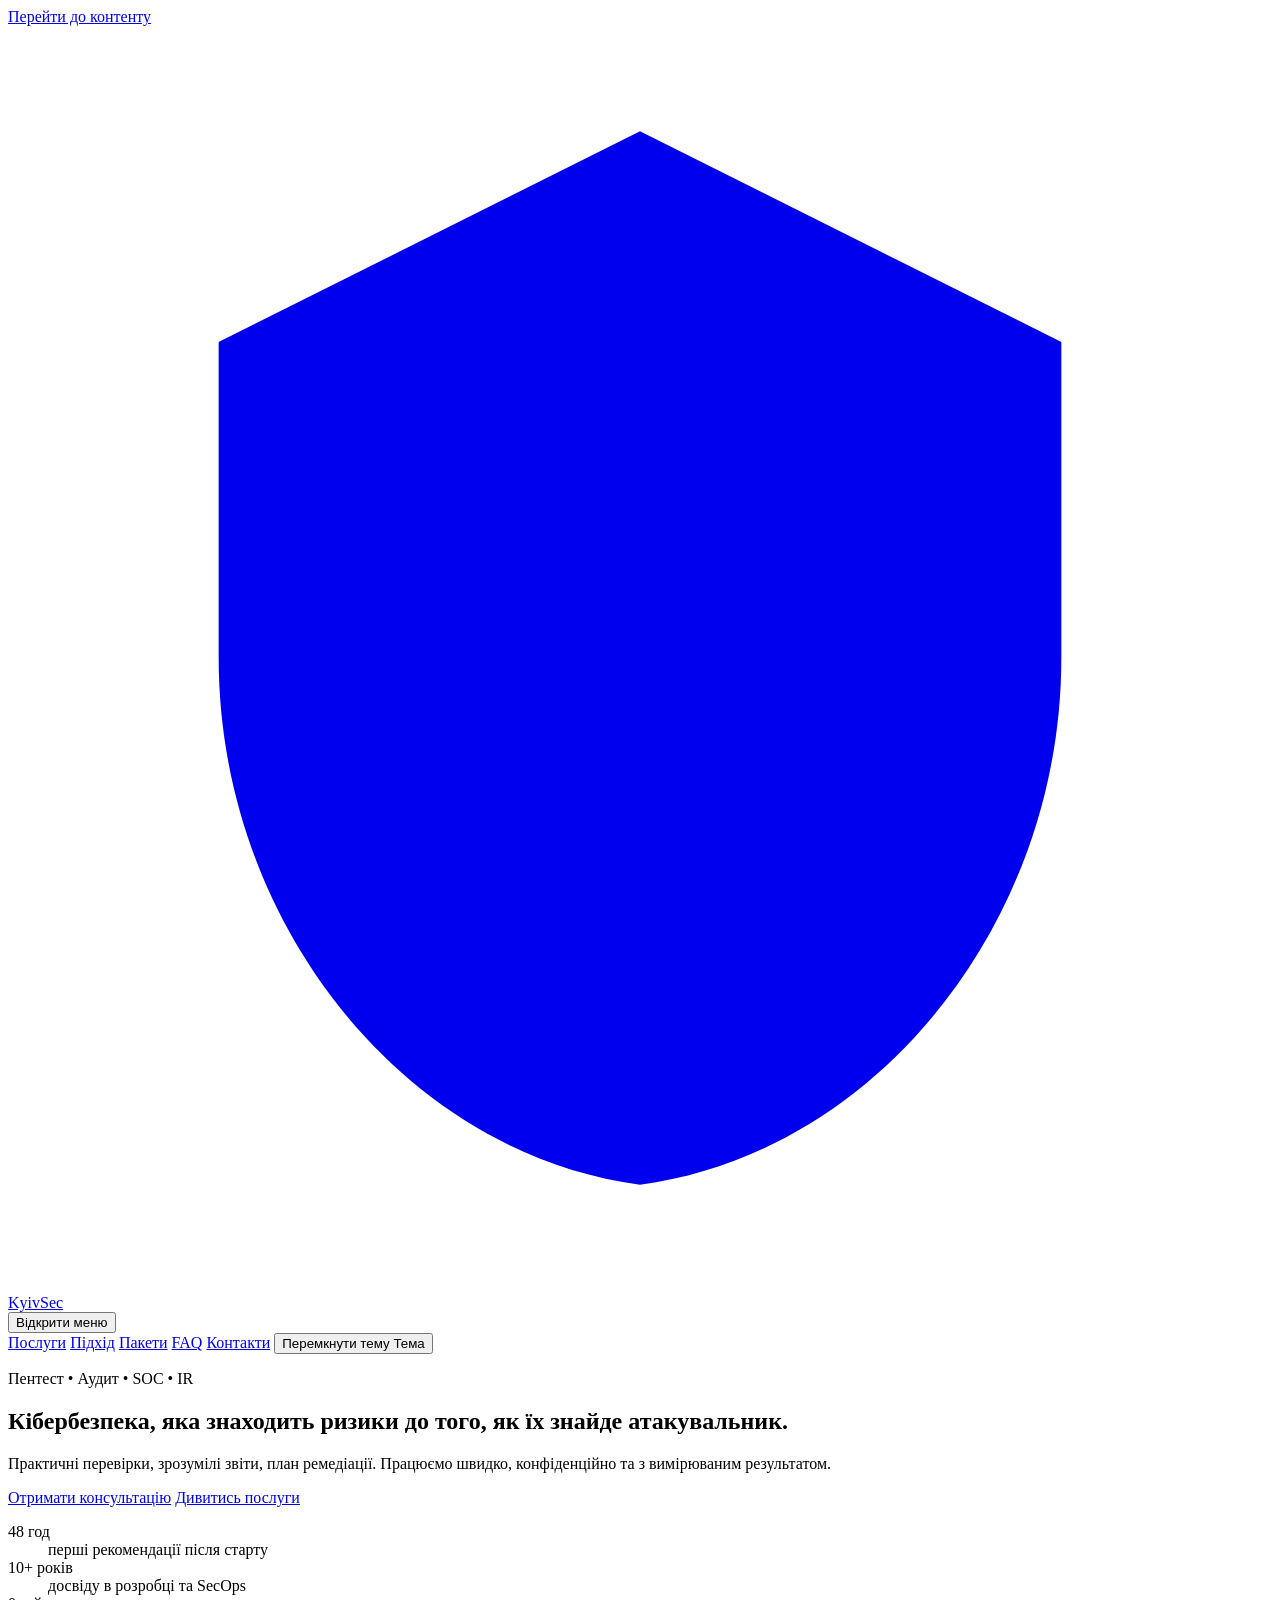
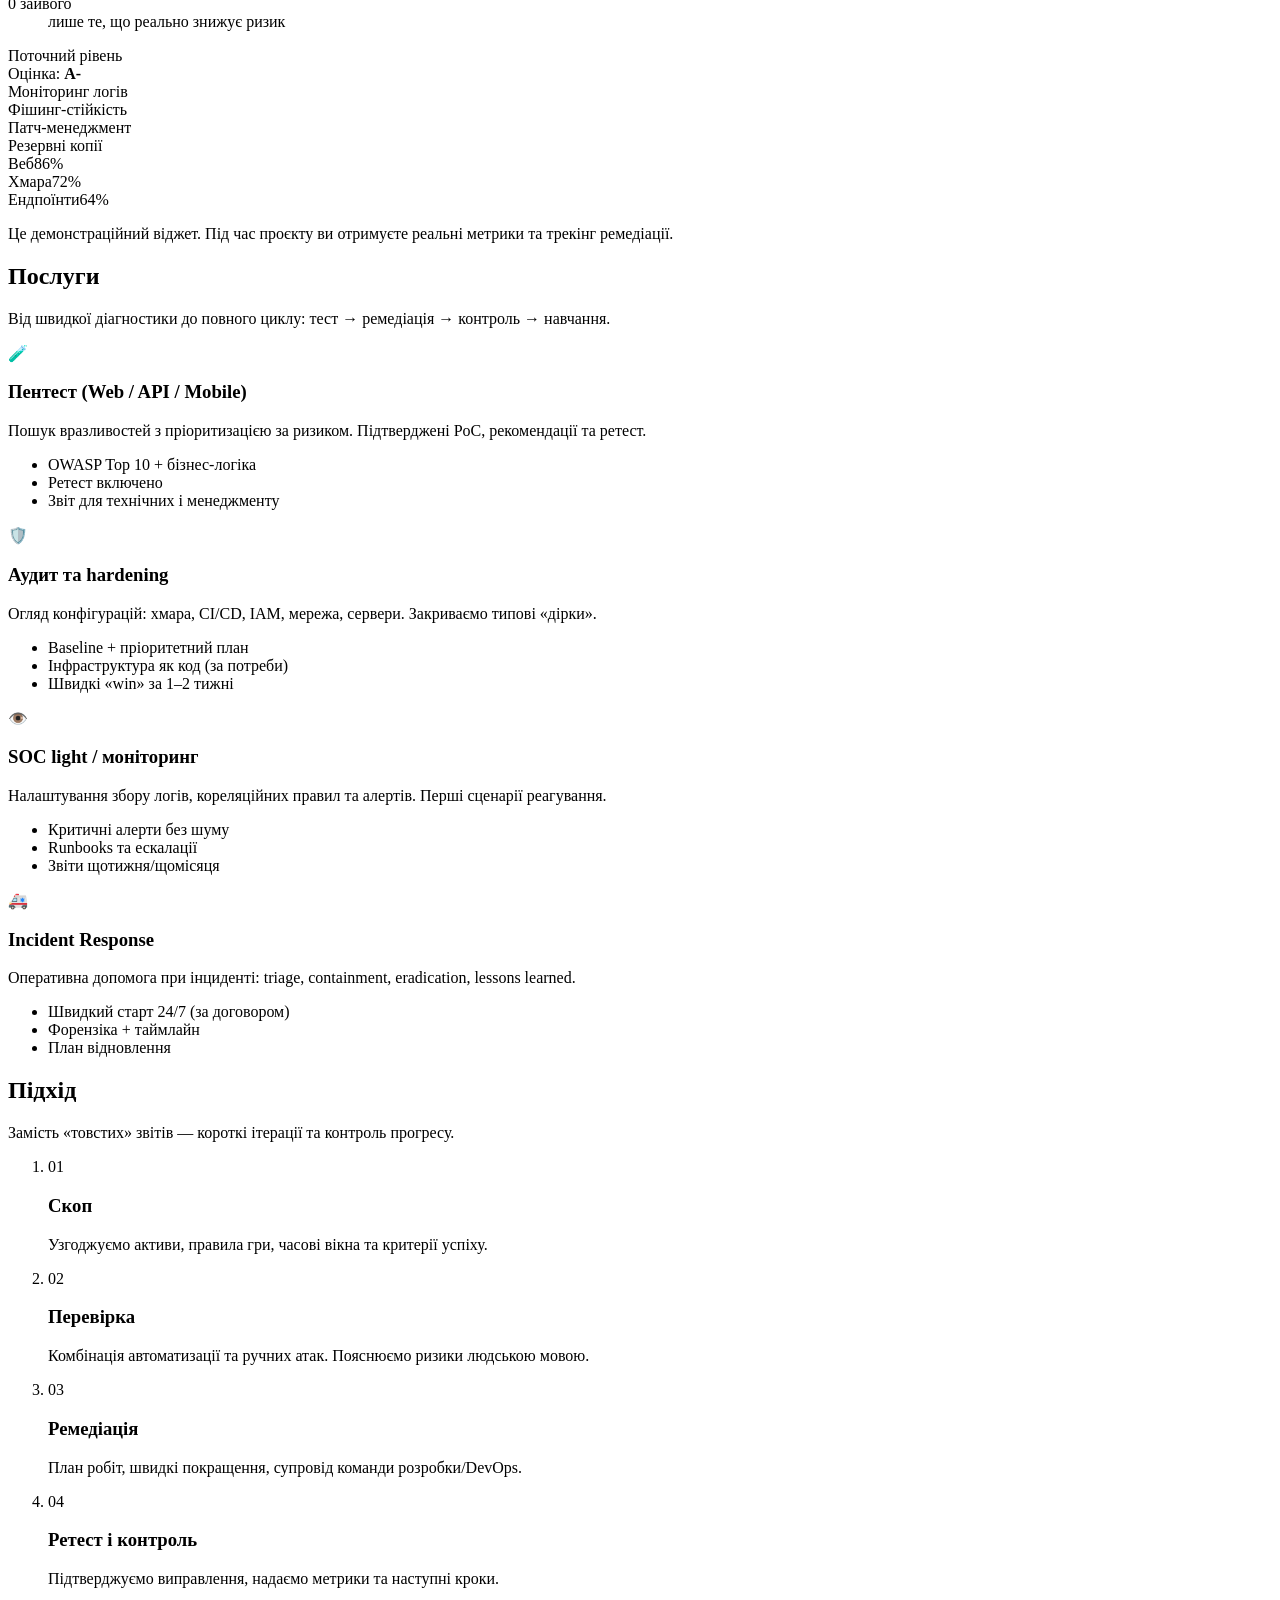
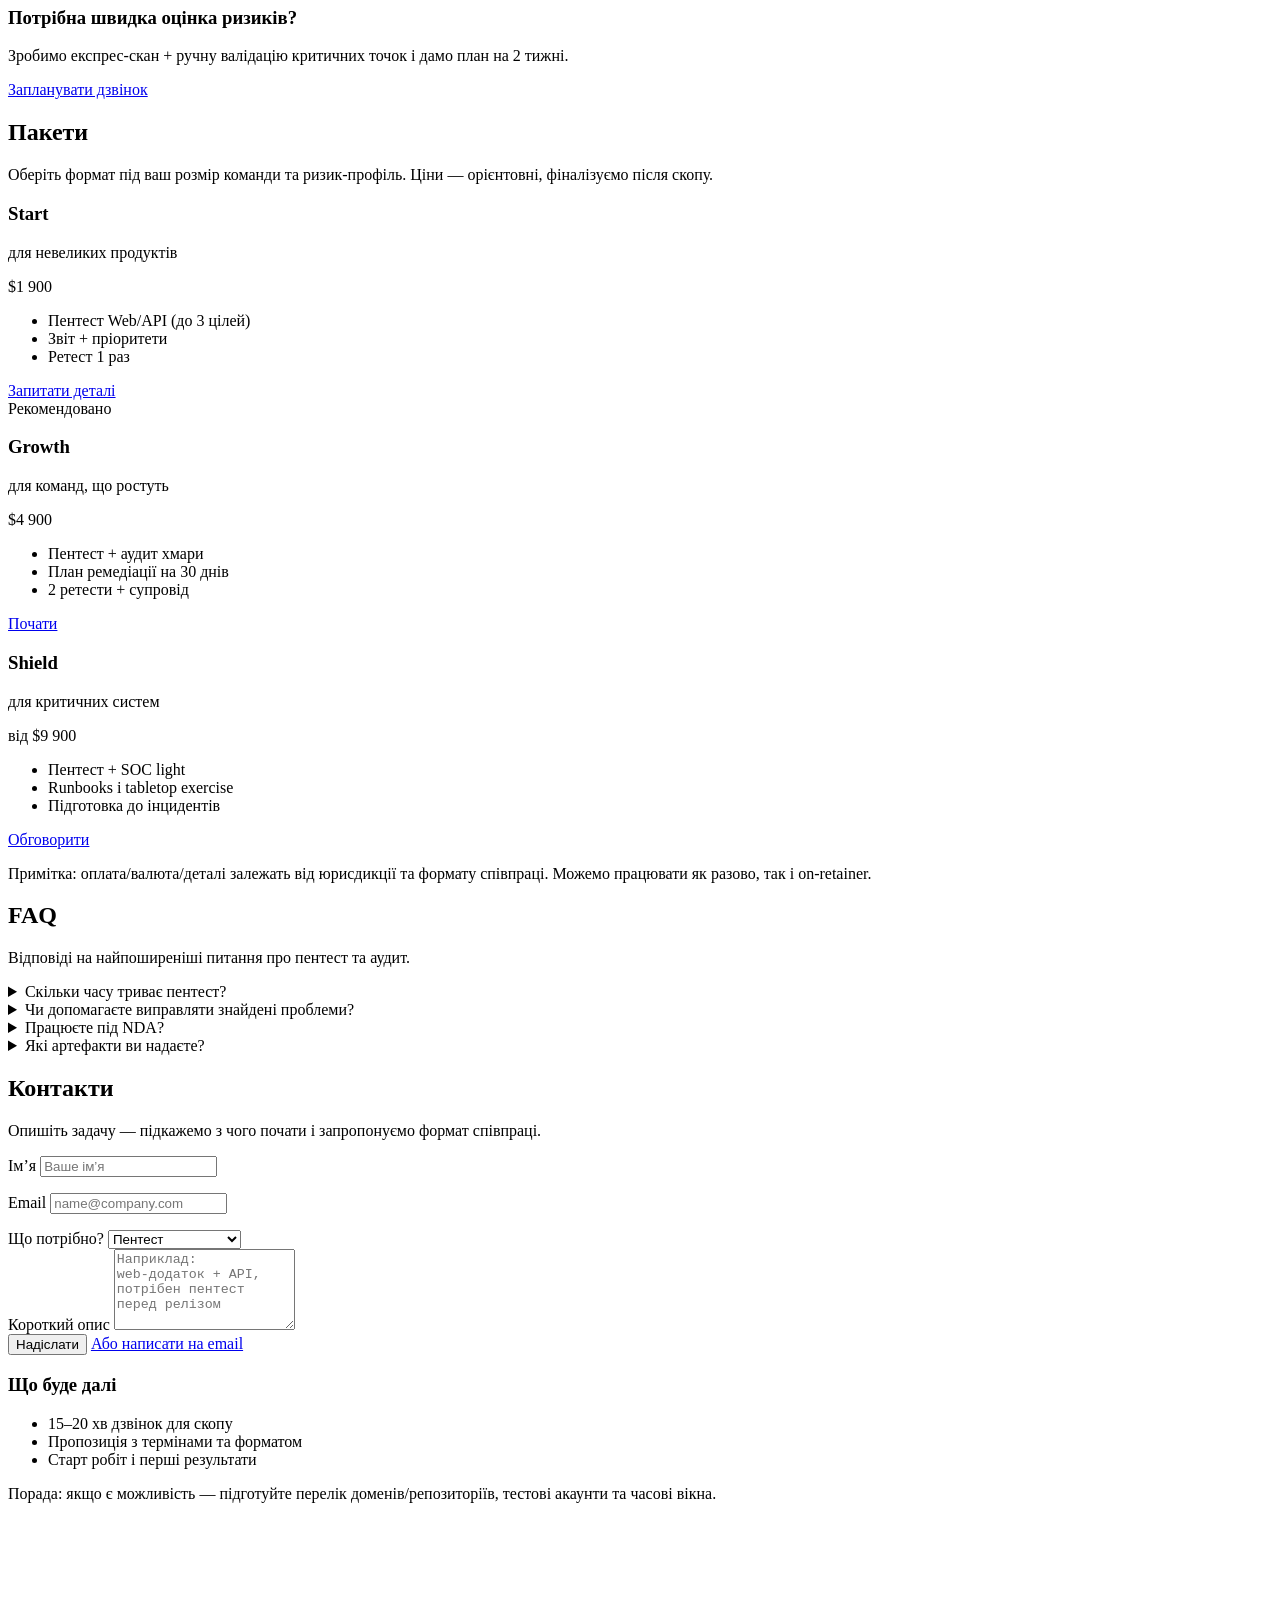
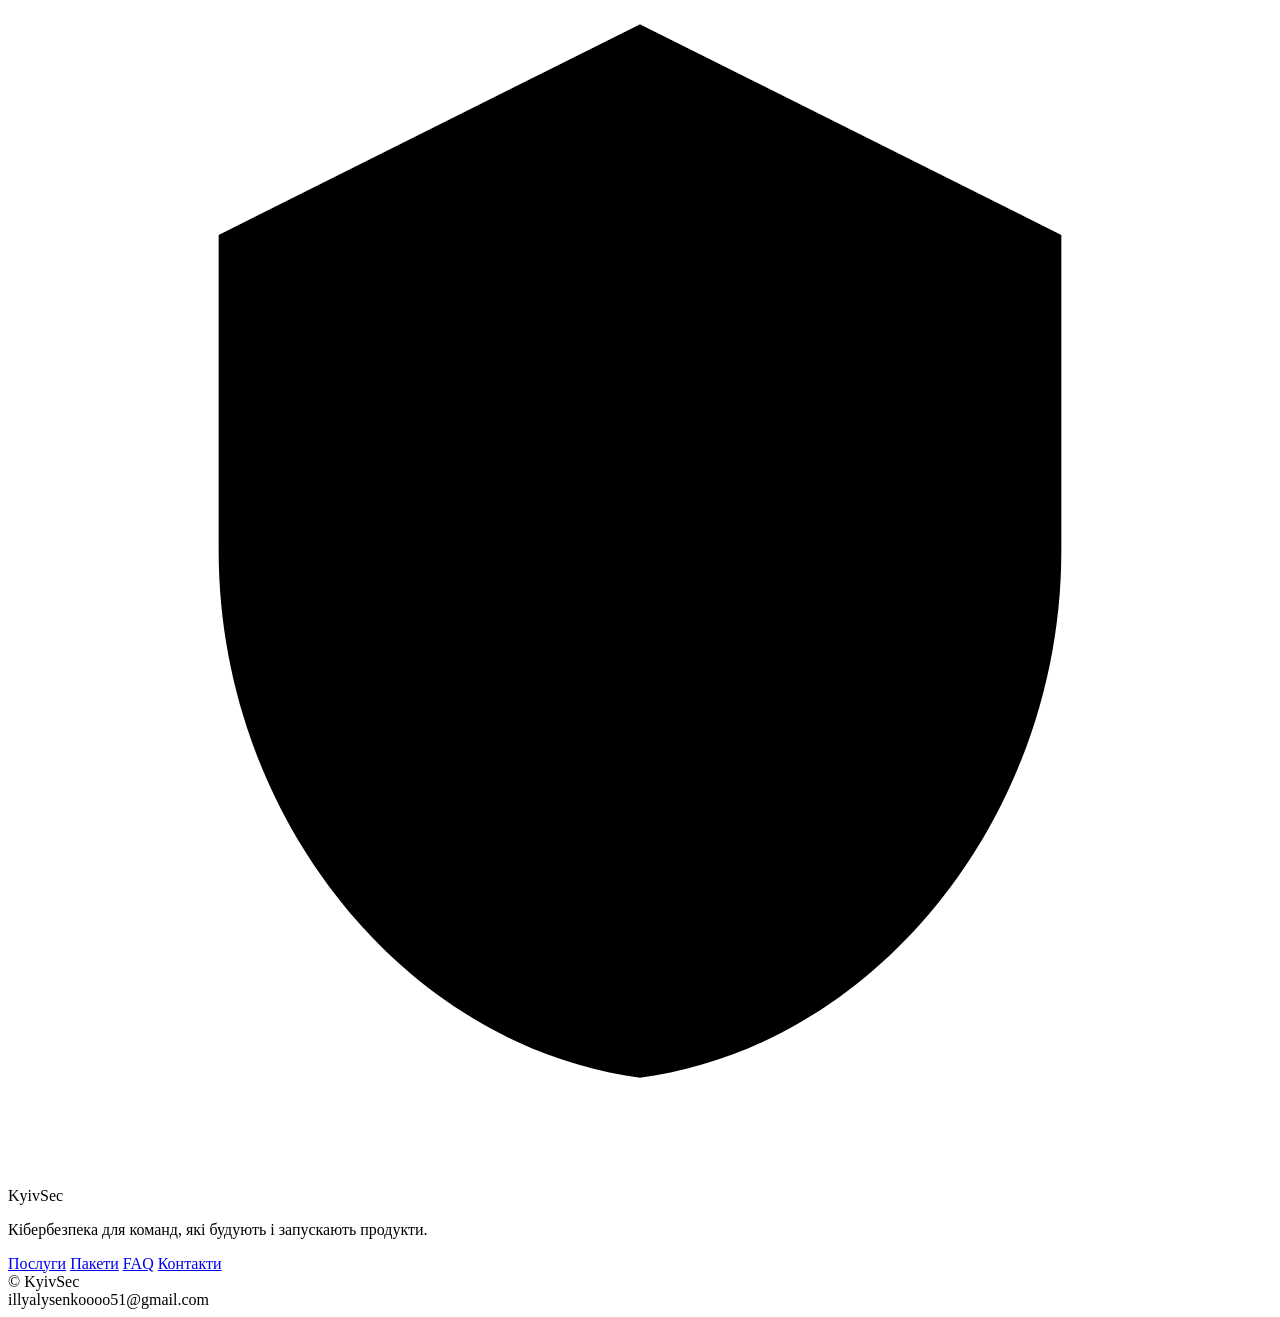
==== index.html @ 90da1056 "Create index.html" ====
<!doctype html>
<html lang="uk">
  <head>
    <meta charset="utf-8" />
    <meta name="viewport" content="width=device-width, initial-scale=1" />
    <meta
      name="description"
      content="Пентест, аудит, SOC, реагування на інциденти та навчання. Допомагаємо бізнесу зменшити ризики та підняти рівень кіберстійкості."
    />
    <meta name="theme-color" content="#0b1020" />

    <title>KyivSec — кібербезпека для бізнесу</title>

    <meta property="og:title" content="KyivSec — кібербезпека для бізнесу" />
    <meta
      property="og:description"
      content="Пентест, аудит, SOC, реагування на інциденти та навчання. Практична кібербезпека без зайвої бюрократії."
    />
    <meta property="og:type" content="website" />

    <link rel="icon" href="assets/favicon.svg" type="image/svg+xml" />
    <link rel="stylesheet" href="styles.css" />
    <script>
      (() => {
        try {
          const saved = localStorage.getItem("theme");
          const prefersDark = window.matchMedia && window.matchMedia("(prefers-color-scheme: dark)").matches;
          const theme = saved ?? (prefersDark ? "dark" : "light");
          document.documentElement.dataset.theme = theme;
        } catch {}
      })();
    </script>
  </head>
  <body>
    <a class="skip-link" href="#main">Перейти до контенту</a>

    <header class="topbar" data-elevate>
      <div class="container topbar__inner">
        <a class="brand" href="#top" aria-label="KyivSec — на головну">
          <span class="brand__mark" aria-hidden="true">
            <svg viewBox="0 0 24 24" role="img" focusable="false">
              <path
                d="M12 2 20 6v6c0 5-3.5 9.4-8 10-4.5-.6-8-5-8-10V6l8-4z"
                fill="currentColor"
              />
              <path
                d="M9.3 12.2 11 14l3.7-4"
                fill="none"
                stroke="var(--bg)"
                stroke-width="2.2"
                stroke-linecap="round"
                stroke-linejoin="round"
              />
            </svg>
          </span>
          <span class="brand__text">KyivSec</span>
        </a>

        <nav class="nav" aria-label="Навігація">
          <button
            class="nav__toggle"
            type="button"
            data-nav-toggle
            aria-controls="nav-panel"
            aria-expanded="false"
          >
            <span class="sr-only">Відкрити меню</span>
            <span class="nav__burger" aria-hidden="true"></span>
          </button>

          <div class="nav__panel" id="nav-panel" data-nav-panel>
            <a class="nav__link" href="#services">Послуги</a>
            <a class="nav__link" href="#approach">Підхід</a>
            <a class="nav__link" href="#pricing">Пакети</a>
            <a class="nav__link" href="#faq">FAQ</a>
            <a class="nav__link" href="#contact">Контакти</a>
            <button class="btn btn--ghost nav__theme" type="button" data-theme-toggle>
              <span class="sr-only">Перемкнути тему</span>
              <span aria-hidden="true">Тема</span>
            </button>
          </div>
        </nav>
      </div>
    </header>

    <main id="main">
      <section class="hero" id="top">
        <div class="container hero__grid">
          <div class="hero__copy">
            <p class="pill">Пентест • Аудит • SOC • IR</p>
            <h1 class="hero__title">
              Кібербезпека, яка знаходить ризики
              <span class="accent">до того</span>, як їх знайде атакувальник.
            </h1>
            <p class="hero__subtitle">
              Практичні перевірки, зрозумілі звіти, план ремедіації. Працюємо швидко, конфіденційно та з вимірюваним
              результатом.
            </p>
            <div class="hero__cta">
              <a class="btn btn--primary" href="#contact">Отримати консультацію</a>
              <a class="btn btn--secondary" href="#services">Дивитись послуги</a>
            </div>
            <dl class="hero__metrics" aria-label="Ключові показники">
              <div class="metric">
                <dt>48 год</dt>
                <dd>перші рекомендації після старту</dd>
              </div>
              <div class="metric">
                <dt>10+ років</dt>
                <dd>досвіду в розробці та SecOps</dd>
              </div>
              <div class="metric">
                <dt>0 зайвого</dt>
                <dd>лише те, що реально знижує ризик</dd>
              </div>
            </dl>
          </div>

          <div class="hero__card" aria-label="Панель кіберстатусу">
            <div class="glass">
              <div class="glass__row">
                <div class="glass__label">Поточний рівень</div>
                <div class="glass__value">Оцінка: <strong>A-</strong></div>
              </div>
              <div class="status">
                <div class="status__item"><span class="dot dot--ok" aria-hidden="true"></span><span>Моніторинг логів</span></div>
                <div class="status__item">
                  <span class="dot dot--warn" aria-hidden="true"></span><span>Фішинг-стійкість</span>
                </div>
                <div class="status__item">
                  <span class="dot dot--warn" aria-hidden="true"></span><span>Патч-менеджмент</span>
                </div>
                <div class="status__item">
                  <span class="dot dot--ok" aria-hidden="true"></span><span>Резервні копії</span>
                </div>
              </div>
              <div class="mini">
                <div class="mini__bar" style="--w: 86%"><span>Веб</span><span>86%</span></div>
                <div class="mini__bar" style="--w: 72%"><span>Хмара</span><span>72%</span></div>
                <div class="mini__bar" style="--w: 64%"><span>Ендпоїнти</span><span>64%</span></div>
              </div>
              <p class="glass__note">Це демонстраційний віджет. Під час проєкту ви отримуєте реальні метрики та трекінг ремедіації.</p>
            </div>
          </div>
        </div>
        <div class="hero__bg" aria-hidden="true"></div>
      </section>

      <section class="section" id="services">
        <div class="container">
          <div class="section__head">
            <h2>Послуги</h2>
            <p>Від швидкої діагностики до повного циклу: тест → ремедіація → контроль → навчання.</p>
          </div>

          <div class="grid cards">
            <article class="card">
              <div class="card__icon" aria-hidden="true">🧪</div>
              <h3>Пентест (Web / API / Mobile)</h3>
              <p>Пошук вразливостей з пріоритизацією за ризиком. Підтверджені PoC, рекомендації та ретест.</p>
              <ul class="list">
                <li>OWASP Top 10 + бізнес-логіка</li>
                <li>Ретест включено</li>
                <li>Звіт для технічних і менеджменту</li>
              </ul>
            </article>

            <article class="card">
              <div class="card__icon" aria-hidden="true">🛡️</div>
              <h3>Аудит та hardening</h3>
              <p>Огляд конфігурацій: хмара, CI/CD, IAM, мережа, сервери. Закриваємо типові «дірки».</p>
              <ul class="list">
                <li>Baseline + пріоритетний план</li>
                <li>Інфраструктура як код (за потреби)</li>
                <li>Швидкі «win» за 1–2 тижні</li>
              </ul>
            </article>

            <article class="card">
              <div class="card__icon" aria-hidden="true">👁️</div>
              <h3>SOC light / моніторинг</h3>
              <p>Налаштування збору логів, кореляційних правил та алертів. Перші сценарії реагування.</p>
              <ul class="list">
                <li>Критичні алерти без шуму</li>
                <li>Runbooks та ескалації</li>
                <li>Звіти щотижня/щомісяця</li>
              </ul>
            </article>

            <article class="card">
              <div class="card__icon" aria-hidden="true">🚑</div>
              <h3>Incident Response</h3>
              <p>Оперативна допомога при інциденті: triage, containment, eradication, lessons learned.</p>
              <ul class="list">
                <li>Швидкий старт 24/7 (за договором)</li>
                <li>Форензіка + таймлайн</li>
                <li>План відновлення</li>
              </ul>
            </article>
          </div>
        </div>
      </section>

      <section class="section section--alt" id="approach">
        <div class="container">
          <div class="section__head">
            <h2>Підхід</h2>
            <p>Замість «товстих» звітів — короткі ітерації та контроль прогресу.</p>
          </div>

          <ol class="steps">
            <li class="step">
              <div class="step__num">01</div>
              <h3>Скоп</h3>
              <p>Узгоджуємо активи, правила гри, часові вікна та критерії успіху.</p>
            </li>
            <li class="step">
              <div class="step__num">02</div>
              <h3>Перевірка</h3>
              <p>Комбінація автоматизації та ручних атак. Пояснюємо ризики людською мовою.</p>
            </li>
            <li class="step">
              <div class="step__num">03</div>
              <h3>Ремедіація</h3>
              <p>План робіт, швидкі покращення, супровід команди розробки/DevOps.</p>
            </li>
            <li class="step">
              <div class="step__num">04</div>
              <h3>Ретест і контроль</h3>
              <p>Підтверджуємо виправлення, надаємо метрики та наступні кроки.</p>
            </li>
          </ol>

          <div class="banner">
            <div class="banner__content">
              <h3>Потрібна швидка оцінка ризиків?</h3>
              <p>Зробимо експрес-скан + ручну валідацію критичних точок і дамо план на 2 тижні.</p>
            </div>
            <a class="btn btn--primary" href="#contact">Запланувати дзвінок</a>
          </div>
        </div>
      </section>

      <section class="section" id="pricing">
        <div class="container">
          <div class="section__head">
            <h2>Пакети</h2>
            <p>Оберіть формат під ваш розмір команди та ризик-профіль. Ціни — орієнтовні, фіналізуємо після скопу.</p>
          </div>

          <div class="grid pricing">
            <article class="price">
              <h3>Start</h3>
              <p class="price__tag">для невеликих продуктів</p>
              <p class="price__value">$1 900</p>
              <ul class="list">
                <li>Пентест Web/API (до 3 цілей)</li>
                <li>Звіт + пріоритети</li>
                <li>Ретест 1 раз</li>
              </ul>
              <a class="btn btn--secondary" href="#contact">Запитати деталі</a>
            </article>

            <article class="price price--featured" aria-label="Пакет Growth (рекомендовано)">
              <div class="price__badge">Рекомендовано</div>
              <h3>Growth</h3>
              <p class="price__tag">для команд, що ростуть</p>
              <p class="price__value">$4 900</p>
              <ul class="list">
                <li>Пентест + аудит хмари</li>
                <li>План ремедіації на 30 днів</li>
                <li>2 ретести + супровід</li>
              </ul>
              <a class="btn btn--primary" href="#contact">Почати</a>
            </article>

            <article class="price">
              <h3>Shield</h3>
              <p class="price__tag">для критичних систем</p>
              <p class="price__value">від $9 900</p>
              <ul class="list">
                <li>Пентест + SOC light</li>
                <li>Runbooks і tabletop exercise</li>
                <li>Підготовка до інцидентів</li>
              </ul>
              <a class="btn btn--secondary" href="#contact">Обговорити</a>
            </article>
          </div>
          <p class="muted">
            Примітка: оплата/валюта/деталі залежать від юрисдикції та формату співпраці. Можемо працювати як разово,
            так і on‑retainer.
          </p>
        </div>
      </section>

      <section class="section section--alt" id="faq">
        <div class="container">
          <div class="section__head">
            <h2>FAQ</h2>
            <p>Відповіді на найпоширеніші питання про пентест та аудит.</p>
          </div>

          <div class="faq">
            <details class="faq__item">
              <summary>Скільки часу триває пентест?</summary>
              <div class="faq__content">
                <p>
                  Зазвичай 5–10 робочих днів для Web/API середнього розміру + 2–3 дні на звіт. Точний термін залежить
                  від скопу.
                </p>
              </div>
            </details>
            <details class="faq__item">
              <summary>Чи допомагаєте виправляти знайдені проблеми?</summary>
              <div class="faq__content">
                <p>
                  Так. Додаємо план ремедіації, приклади конфігів і, за потреби, проводимо сесії з командою. Після фіксів
                  робимо ретест.
                </p>
              </div>
            </details>
            <details class="faq__item">
              <summary>Працюєте під NDA?</summary>
              <div class="faq__content">
                <p>Так. Підписуємо NDA та узгоджуємо правила доступу. Мінімізуємо отримання і зберігання чутливих даних.</p>
              </div>
            </details>
            <details class="faq__item">
              <summary>Які артефакти ви надаєте?</summary>
              <div class="faq__content">
                <p>Технічний звіт, executive summary, список знахідок з пріоритетами, PoC, план робіт та статус‑таблицю після ретесту.</p>
              </div>
            </details>
          </div>
        </div>
      </section>

      <section class="section" id="contact">
        <div class="container">
          <div class="section__head">
            <h2>Контакти</h2>
            <p>Опишіть задачу — підкажемо з чого почати і запропонуємо формат співпраці.</p>
          </div>

          <div class="grid contact">
            <form class="form" id="lead-form" autocomplete="on" novalidate>
              <div class="field">
                <label for="name">Ім’я</label>
                <input id="name" name="name" type="text" autocomplete="name" placeholder="Ваше ім’я" required />
                <p class="field__hint" data-error-for="name" aria-live="polite"></p>
              </div>
              <div class="field">
                <label for="email">Email</label>
                <input id="email" name="email" type="email" autocomplete="email" placeholder="name@company.com" required />
                <p class="field__hint" data-error-for="email" aria-live="polite"></p>
              </div>
              <div class="field">
                <label for="topic">Що потрібно?</label>
                <select id="topic" name="topic">
                  <option value="pentest">Пентест</option>
                  <option value="audit">Аудит / hardening</option>
                  <option value="soc">SOC / моніторинг</option>
                  <option value="ir">Incident Response</option>
                  <option value="other">Інше</option>
                </select>
              </div>
              <div class="field">
                <label for="message">Короткий опис</label>
                <textarea id="message" name="message" rows="5" placeholder="Наприклад: web‑додаток + API, потрібен пентест перед релізом"></textarea>
              </div>
              <div class="form__actions">
                <button class="btn btn--primary" type="submit">Надіслати</button>
                <a class="btn btn--ghost" href="mailto:security@kyivsec.example?subject=Запит%20на%20кібербезпеку">Або написати на email</a>
              </div>
              <p class="muted" id="form-status" aria-live="polite"></p>
            </form>

            <aside class="panel">
              <h3>Що буде далі</h3>
              <ul class="list">
                <li>15–20 хв дзвінок для скопу</li>
                <li>Пропозиція з термінами та форматом</li>
                <li>Старт робіт і перші результати</li>
              </ul>
              <div class="panel__line"></div>
              <p class="muted">Порада: якщо є можливість — підготуйте перелік доменів/репозиторіїв, тестові акаунти та часові вікна.</p>
            </aside>
          </div>
        </div>
      </section>
    </main>

    <footer class="footer">
      <div class="container footer__grid">
        <div>
          <div class="brand brand--small">
            <span class="brand__mark" aria-hidden="true">
              <svg viewBox="0 0 24 24" role="img" focusable="false">
                <path d="M12 2 20 6v6c0 5-3.5 9.4-8 10-4.5-.6-8-5-8-10V6l8-4z" fill="currentColor" />
              </svg>
            </span>
            <span class="brand__text">KyivSec</span>
          </div>
          <p class="muted">Кібербезпека для команд, які будують і запускають продукти.</p>
        </div>
        <div class="footer__links">
          <a href="#services">Послуги</a>
          <a href="#pricing">Пакети</a>
          <a href="#faq">FAQ</a>
          <a href="#contact">Контакти</a>
        </div>
        <div class="footer__meta muted">
          <div>© <span id="year"></span> KyivSec</div>
          <div>illyalysenkoooo51@gmail.com</div>
        </div>
      </div>
    </footer>

    <script src="app.js" defer></script>
  </body>
</html>
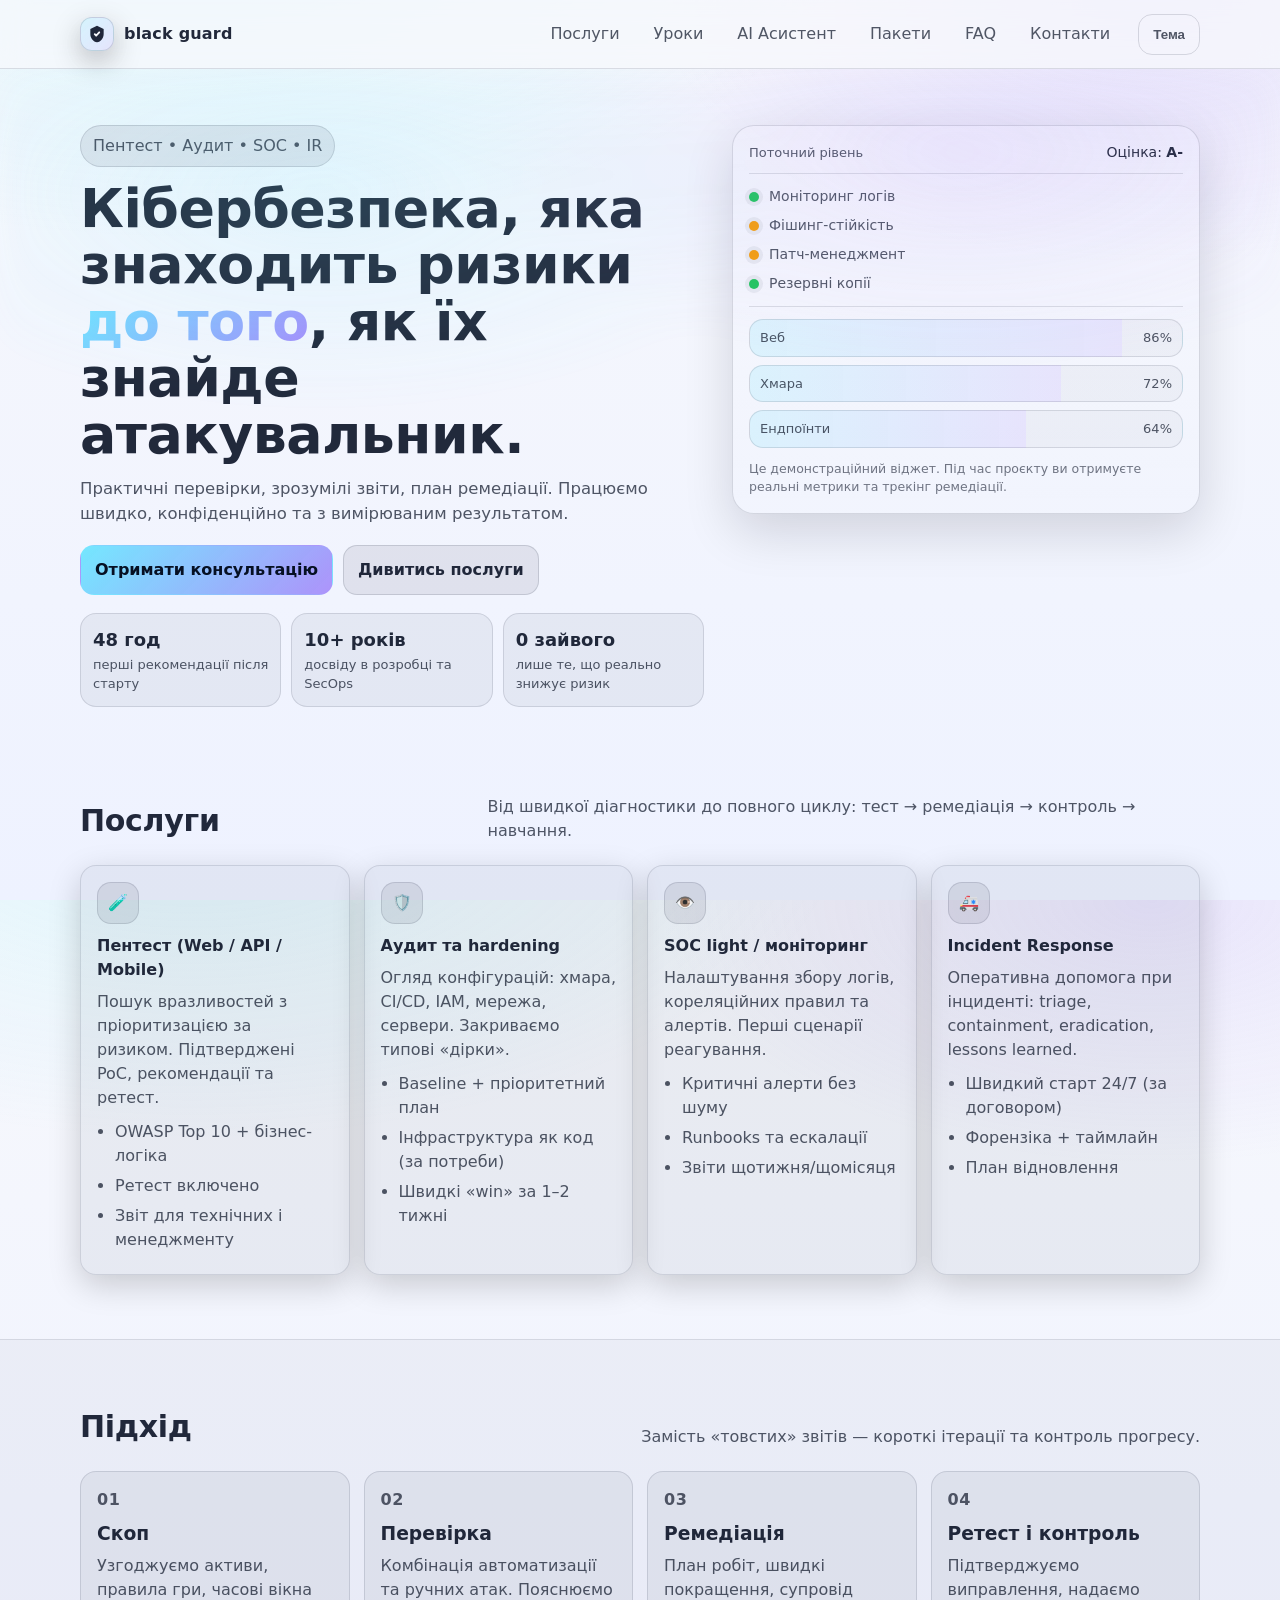
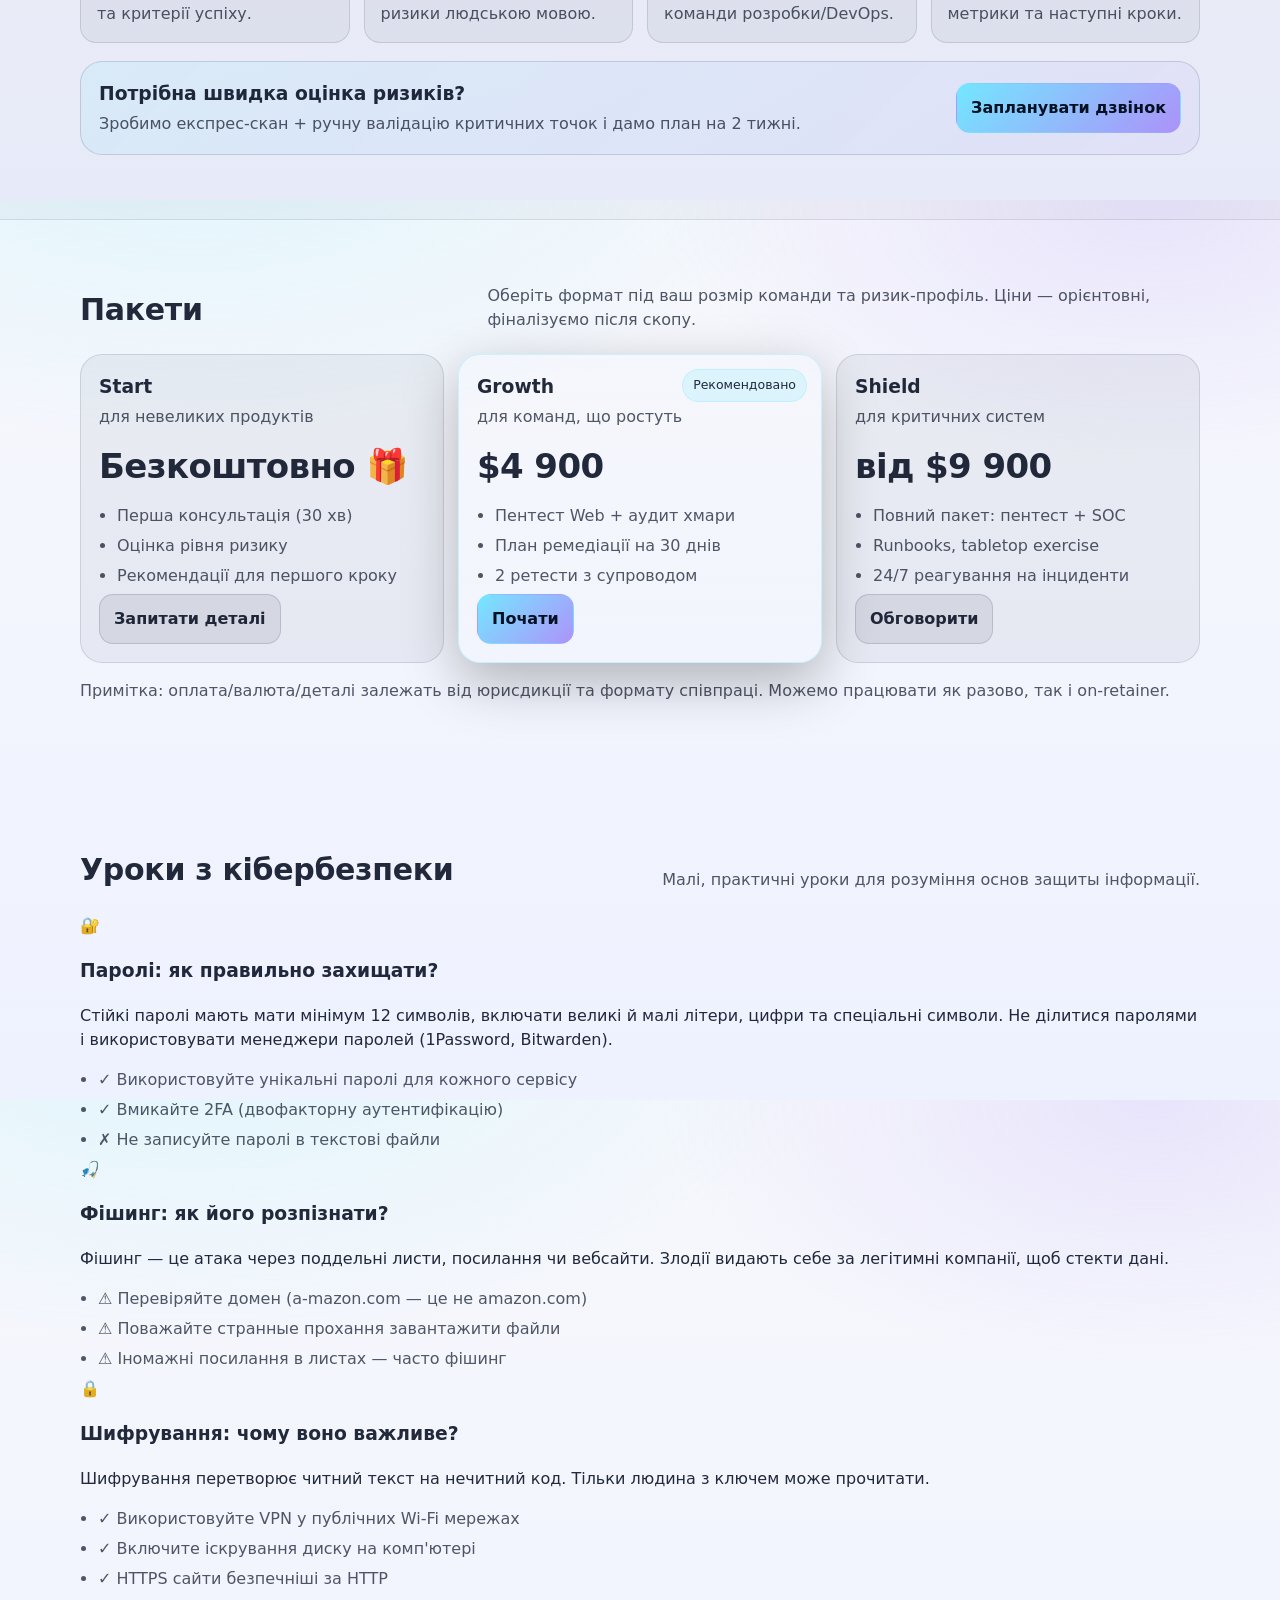
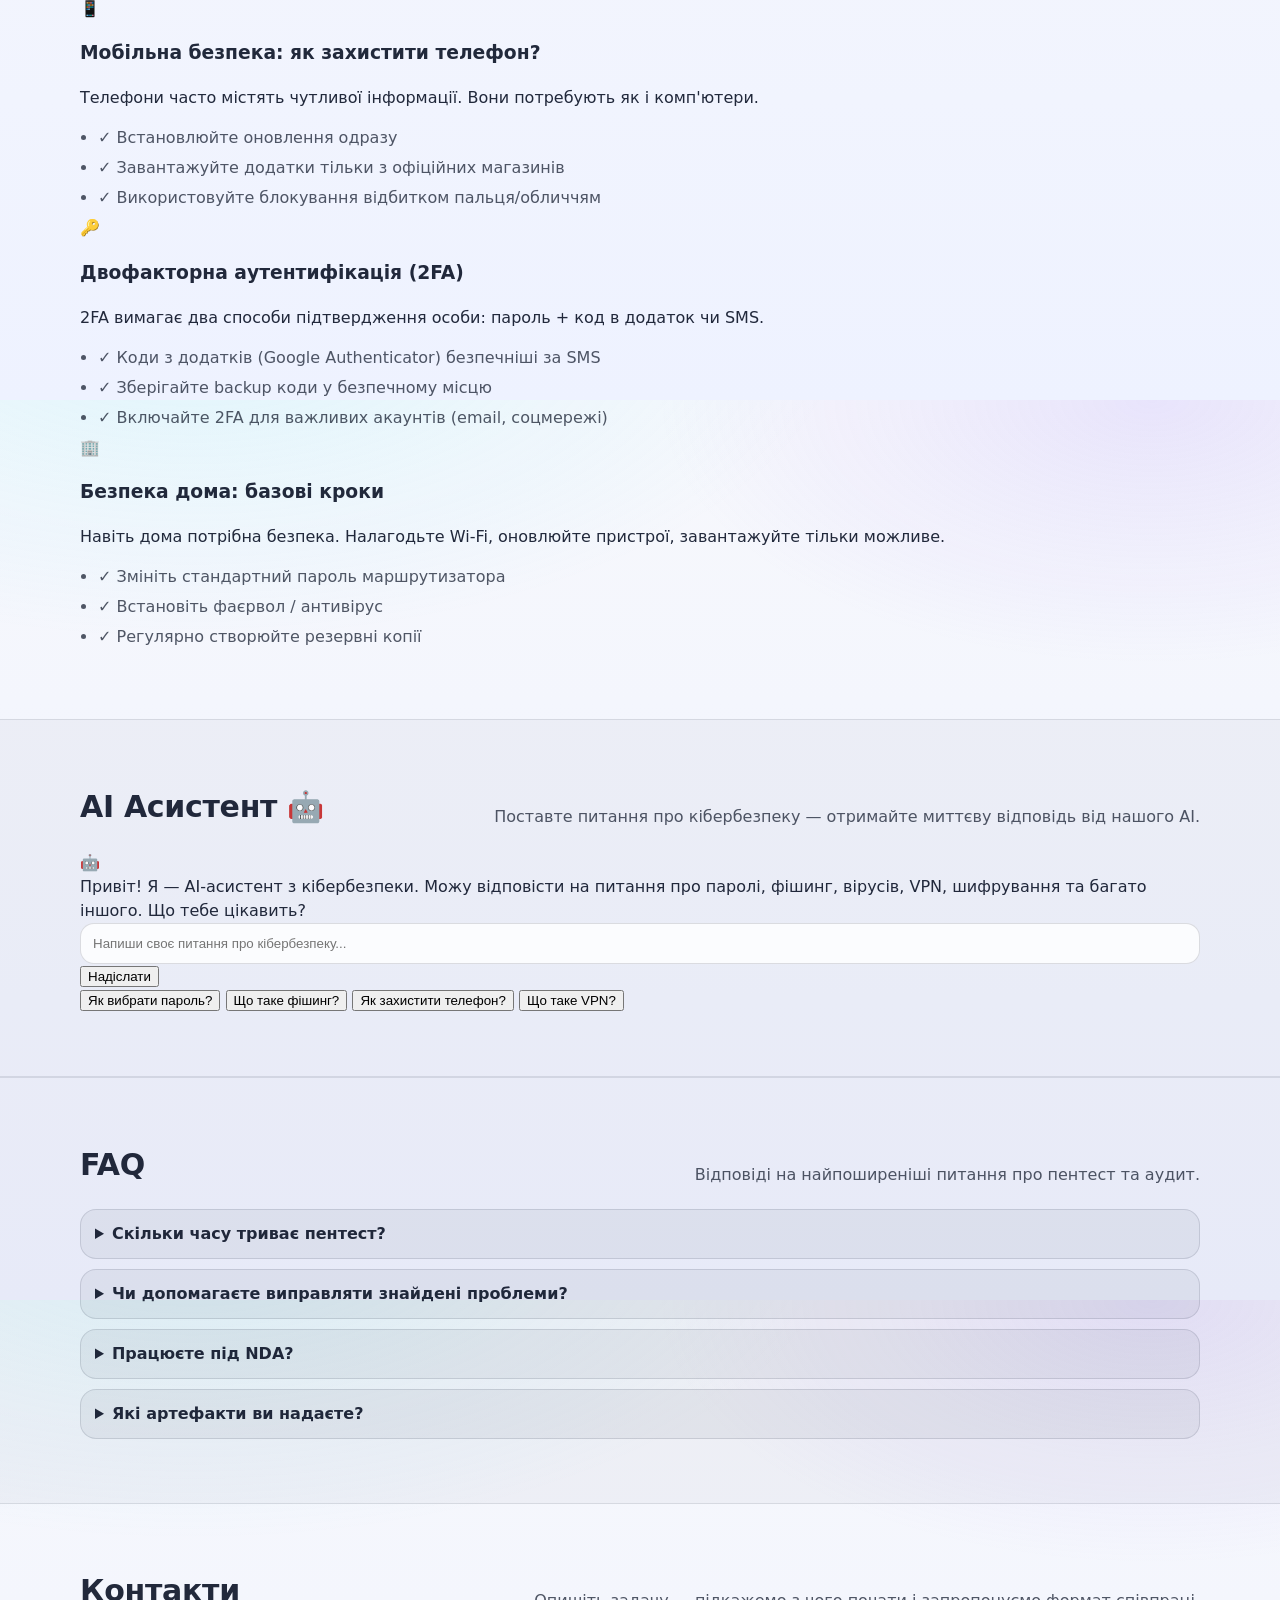
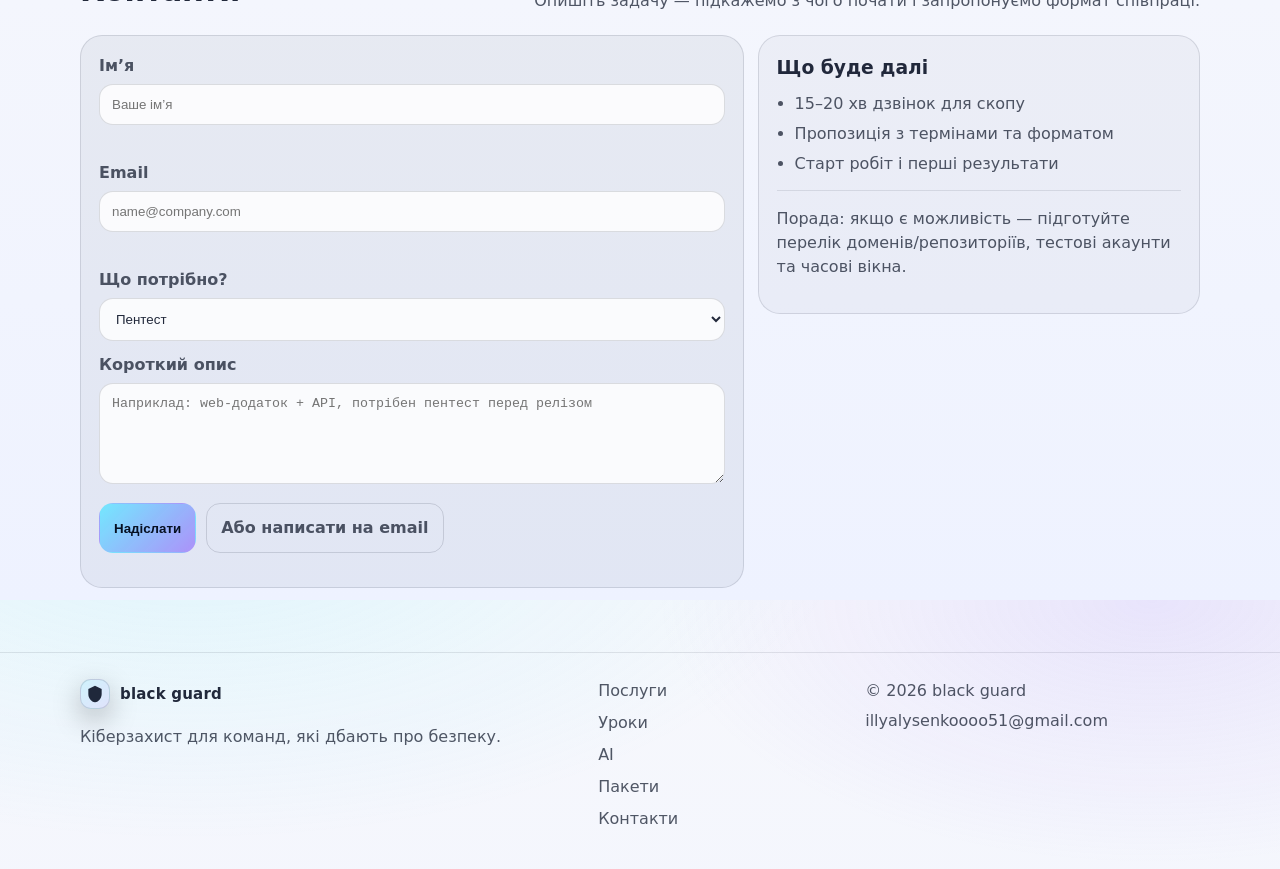
==== commit 5d6d2165: "Update branding from 'KyivSec' to 'black guard'" ====
--- a/index.html
+++ b/index.html
@@ -1,4 +1,3 @@
-
 <!doctype html>
 <html lang="uk">
   <head>
@@ -10,9 +9,9 @@
     />
     <meta name="theme-color" content="#0b1020" />
 
-    <title>KyivSec — кібербезпека для бізнесу</title>
-
-    <meta property="og:title" content="KyivSec — кібербезпека для бізнесу" />
+    <title>black guard — кібербезпека для бізнесу</title>
+
+    <meta property="og:title" content="black guard — кібербезпека для бізнесу" />
     <meta
       property="og:description"
       content="Пентест, аудит, SOC, реагування на інциденти та навчання. Практична кібербезпека без зайвої бюрократії."
@@ -37,7 +36,7 @@
 
     <header class="topbar" data-elevate>
       <div class="container topbar__inner">
-        <a class="brand" href="#top" aria-label="KyivSec — на головну">
+        <a class="brand" href="#top" aria-label="black guard — на головну">
           <span class="brand__mark" aria-hidden="true">
             <svg viewBox="0 0 24 24" role="img" focusable="false">
               <path
@@ -54,7 +53,7 @@
               />
             </svg>
           </span>
-          <span class="brand__text">KyivSec</span>
+          <span class="brand__text">black guard</span>
         </a>
 
         <nav class="nav" aria-label="Навігація">
@@ -71,7 +70,8 @@
 
           <div class="nav__panel" id="nav-panel" data-nav-panel>
             <a class="nav__link" href="#services">Послуги</a>
-            <a class="nav__link" href="#approach">Підхід</a>
+            <a class="nav__link" href="#lessons">Уроки</a>
+            <a class="nav__link" href="#ai-assistant">AI Асистент</a>
             <a class="nav__link" href="#pricing">Пакети</a>
             <a class="nav__link" href="#faq">FAQ</a>
             <a class="nav__link" href="#contact">Контакти</a>
@@ -253,11 +253,11 @@
             <article class="price">
               <h3>Start</h3>
               <p class="price__tag">для невеликих продуктів</p>
-              <p class="price__value">$1 900</p>
-              <ul class="list">
-                <li>Пентест Web/API (до 3 цілей)</li>
-                <li>Звіт + пріоритети</li>
-                <li>Ретест 1 раз</li>
+              <p class="price__value">Безкоштовно 🎁</p>
+              <ul class="list">
+                <li>Перша консультація (30 хв)</li>
+                <li>Оцінка рівня ризику</li>
+                <li>Рекомендації для першого кроку</li>
               </ul>
               <a class="btn btn--secondary" href="#contact">Запитати деталі</a>
             </article>
@@ -268,9 +268,9 @@
               <p class="price__tag">для команд, що ростуть</p>
               <p class="price__value">$4 900</p>
               <ul class="list">
-                <li>Пентест + аудит хмари</li>
+                <li>Пентест Web + аудит хмари</li>
                 <li>План ремедіації на 30 днів</li>
-                <li>2 ретести + супровід</li>
+                <li>2 ретести з супроводом</li>
               </ul>
               <a class="btn btn--primary" href="#contact">Почати</a>
             </article>
@@ -280,9 +280,9 @@
               <p class="price__tag">для критичних систем</p>
               <p class="price__value">від $9 900</p>
               <ul class="list">
-                <li>Пентест + SOC light</li>
-                <li>Runbooks і tabletop exercise</li>
-                <li>Підготовка до інцидентів</li>
+                <li>Повний пакет: пентест + SOC</li>
+                <li>Runbooks, tabletop exercise</li>
+                <li>24/7 реагування на інциденти</li>
               </ul>
               <a class="btn btn--secondary" href="#contact">Обговорити</a>
             </article>
@@ -291,6 +291,123 @@
             Примітка: оплата/валюта/деталі залежать від юрисдикції та формату співпраці. Можемо працювати як разово,
             так і on‑retainer.
           </p>
+        </div>
+      </section>
+
+      <section class="section" id="lessons">
+        <div class="container">
+          <div class="section__head">
+            <h2>Уроки з кібербезпеки</h2>
+            <p>Малі, практичні уроки для розуміння основ защиты інформації.</p>
+          </div>
+
+          <div class="lessons__grid">
+            <article class="lesson">
+              <div class="lesson__icon">🔐</div>
+              <h3>Паролі: як правильно захищати?</h3>
+              <p>Стійкі паролі мають мати мінімум 12 символів, включати великі й малі літери, цифри та спеціальні символи. Не ділитися паролями і використовувати менеджери паролей (1Password, Bitwarden).</p>
+              <ul class="list list--small">
+                <li>✓ Використовуйте унікальні паролі для кожного сервісу</li>
+                <li>✓ Вмикайте 2FA (двофакторну аутентифікацію)</li>
+                <li>✗ Не записуйте паролі в текстові файли</li>
+              </ul>
+            </article>
+
+            <article class="lesson">
+              <div class="lesson__icon">🎣</div>
+              <h3>Фішинг: як його розпізнати?</h3>
+              <p>Фішинг — це атака через поддельні листи, посилання чи вебсайти. Злодії видають себе за легітимні компанії, щоб стекти дані.</p>
+              <ul class="list list--small">
+                <li>⚠️ Перевіряйте домен (a-mazon.com — це не amazon.com)</li>
+                <li>⚠️ Поважайте странные прохання завантажити файли</li>
+                <li>⚠️ Іномажні посилання в листах — часто фішинг</li>
+              </ul>
+            </article>
+
+            <article class="lesson">
+              <div class="lesson__icon">🔒</div>
+              <h3>Шифрування: чому воно важливе?</h3>
+              <p>Шифрування перетворює читний текст на нечитний код. Тільки людина з ключем може прочитати.</p>
+              <ul class="list list--small">
+                <li>✓ Використовуйте VPN у публічних Wi-Fi мережах</li>
+                <li>✓ Включите іскрування диску на комп'ютері</li>
+                <li>✓ HTTPS сайти безпечніші за HTTP</li>
+              </ul>
+            </article>
+
+            <article class="lesson">
+              <div class="lesson__icon">📱</div>
+              <h3>Мобільна безпека: як захистити телефон?</h3>
+              <p>Телефони часто містять чутливої інформації. Вони потребують як і комп'ютери.</p>
+              <ul class="list list--small">
+                <li>✓ Встановлюйте оновлення одразу</li>
+                <li>✓ Завантажуйте додатки тільки з офіційних магазинів</li>
+                <li>✓ Використовуйте блокування відбитком пальця/обличчям</li>
+              </ul>
+            </article>
+
+            <article class="lesson">
+              <div class="lesson__icon">🔑</div>
+              <h3>Двофакторна аутентифікація (2FA)</h3>
+              <p>2FA вимагає два способи підтвердження особи: пароль + код в додаток чи SMS.</p>
+              <ul class="list list--small">
+                <li>✓ Коди з додатків (Google Authenticator) безпечніші за SMS</li>
+                <li>✓ Зберігайте backup коди у безпечному місцю</li>
+                <li>✓ Включайте 2FA для важливих акаунтів (email, соцмережі)</li>
+              </ul>
+            </article>
+
+            <article class="lesson">
+              <div class="lesson__icon">🏢</div>
+              <h3>Безпека дома: базові кроки</h3>
+              <p>Навіть дома потрібна безпека. Налагодьте Wi-Fi, оновлюйте пристрої, завантажуйте тільки можливе.</p>
+              <ul class="list list--small">
+                <li>✓ Змініть стандартний пароль маршрутизатора</li>
+                <li>✓ Встановіть фаєрвол / антивірус</li>
+                <li>✓ Регулярно створюйте резервні копії</li>
+              </ul>
+            </article>
+          </div>
+        </div>
+      </section>
+
+      <section class="section section--alt" id="ai-assistant">
+        <div class="container">
+          <div class="section__head">
+            <h2>AI Асистент 🤖</h2>
+            <p>Поставте питання про кібербезпеку — отримайте миттєву відповідь від нашого AI.</p>
+          </div>
+
+          <div class="ai-container">
+            <div class="ai-chat">
+              <div class="ai-messages" id="ai-messages">
+                <div class="ai-message ai-message--bot">
+                  <div class="ai-message__avatar">🤖</div>
+                  <div class="ai-message__content">
+                    Привіт! Я — AI-асистент з кібербезпеки. Можу відповісти на питання про паролі, фішинг, вірусів, VPN, шифрування та багато іншого. Що тебе цікавить?
+                  </div>
+                </div>
+              </div>
+
+              <div class="ai-input-area">
+                <input 
+                  type="text" 
+                  id="ai-question" 
+                  class="ai-input" 
+                  placeholder="Напиши своє питання про кібербезпеку..." 
+                  autocomplete="off"
+                />
+                <button type="button" id="ai-send" class="ai-send-btn">Надіслати</button>
+              </div>
+
+              <div class="ai-quick-questions">
+                <button class="ai-quick-btn" data-question="Як правильно вибрати пароль?">Як вибрати пароль?</button>
+                <button class="ai-quick-btn" data-question="Що таке фішинг?">Що таке фішинг?</button>
+                <button class="ai-quick-btn" data-question="Як захистити телефон?">Як захистити телефон?</button>
+                <button class="ai-quick-btn" data-question="Що таке VPN?">Що таке VPN?</button>
+              </div>
+            </div>
+          </div>
         </div>
       </section>
 
@@ -400,18 +517,19 @@
                 <path d="M12 2 20 6v6c0 5-3.5 9.4-8 10-4.5-.6-8-5-8-10V6l8-4z" fill="currentColor" />
               </svg>
             </span>
-            <span class="brand__text">KyivSec</span>
-          </div>
-          <p class="muted">Кібербезпека для команд, які будують і запускають продукти.</p>
+            <span class="brand__text">black guard</span>
+          </div>
+          <p class="muted">Кіберзахист для команд, які дбають про безпеку.</p>
         </div>
         <div class="footer__links">
           <a href="#services">Послуги</a>
+          <a href="#lessons">Уроки</a>
+          <a href="#ai-assistant">AI</a>
           <a href="#pricing">Пакети</a>
-          <a href="#faq">FAQ</a>
           <a href="#contact">Контакти</a>
         </div>
         <div class="footer__meta muted">
-          <div>© <span id="year"></span> KyivSec</div>
+          <div>© <span id="year"></span> black guard</div>
           <div>illyalysenkoooo51@gmail.com</div>
         </div>
       </div>
--- a/styles.css
+++ b/styles.css
@@ -0,0 +1,790 @@
+:root {
+  --bg: #0b1020;
+  --bg2: #0a122a;
+  --card: rgba(255, 255, 255, 0.06);
+  --card2: rgba(255, 255, 255, 0.08);
+  --text: rgba(255, 255, 255, 0.92);
+  --muted: rgba(255, 255, 255, 0.72);
+  --faint: rgba(255, 255, 255, 0.55);
+  --line: rgba(255, 255, 255, 0.12);
+  --shadow: 0 18px 50px rgba(0, 0, 0, 0.35);
+  --accent: #6ee7ff;
+  --accent2: #a78bfa;
+  --ok: #22c55e;
+  --warn: #f59e0b;
+  --surface: rgba(255, 255, 255, 0.05);
+  --surface2: rgba(255, 255, 255, 0.08);
+  --surface3: rgba(255, 255, 255, 0.03);
+  --border: rgba(255, 255, 255, 0.12);
+  --border-strong: rgba(255, 255, 255, 0.14);
+  --section-alt: rgba(255, 255, 255, 0.02);
+  --topbar: rgba(10, 16, 32, 0.62);
+  --topbar-panel: rgba(10, 16, 32, 0.92);
+  --ring: rgba(255, 255, 255, 0.04);
+  --input-bg: rgba(0, 0, 0, 0.18);
+  --line-soft: rgba(255, 255, 255, 0.1);
+  --text-soft: rgba(255, 255, 255, 0.7);
+  --radius: 16px;
+  --radius2: 22px;
+  --max: 1120px;
+  --font: ui-sans-serif, system-ui, -apple-system, Segoe UI, Roboto, Arial, "Noto Sans", "Liberation Sans", sans-serif;
+}
+
+:root[data-theme="light"] {
+  --bg: #f7f8fc;
+  --bg2: #eef2ff;
+  --card: rgba(15, 23, 42, 0.06);
+  --card2: rgba(15, 23, 42, 0.08);
+  --text: rgba(15, 23, 42, 0.92);
+  --muted: rgba(15, 23, 42, 0.72);
+  --faint: rgba(15, 23, 42, 0.58);
+  --line: rgba(15, 23, 42, 0.12);
+  --shadow: 0 18px 50px rgba(2, 6, 23, 0.14);
+  --surface: rgba(15, 23, 42, 0.05);
+  --surface2: rgba(15, 23, 42, 0.08);
+  --surface3: rgba(15, 23, 42, 0.03);
+  --border: rgba(15, 23, 42, 0.12);
+  --border-strong: rgba(15, 23, 42, 0.14);
+  --section-alt: rgba(15, 23, 42, 0.03);
+  --topbar: rgba(247, 248, 252, 0.72);
+  --topbar-panel: rgba(247, 248, 252, 0.92);
+  --ring: rgba(15, 23, 42, 0.06);
+  --input-bg: rgba(255, 255, 255, 0.82);
+  --line-soft: rgba(15, 23, 42, 0.1);
+  --text-soft: rgba(15, 23, 42, 0.7);
+}
+
+* {
+  box-sizing: border-box;
+}
+html,
+body {
+  height: 100%;
+}
+body {
+  margin: 0;
+  font-family: var(--font);
+  background:
+    radial-gradient(1200px 600px at 15% -10%, rgba(110, 231, 255, 0.18), transparent 55%),
+    radial-gradient(900px 480px at 90% 0%, rgba(167, 139, 250, 0.18), transparent 55%),
+    linear-gradient(180deg, var(--bg), var(--bg2));
+  color: var(--text);
+  line-height: 1.5;
+}
+
+a {
+  color: inherit;
+  text-decoration: none;
+}
+a:hover {
+  text-decoration: underline;
+  text-underline-offset: 4px;
+}
+
+.sr-only {
+  position: absolute;
+  width: 1px;
+  height: 1px;
+  padding: 0;
+  margin: -1px;
+  overflow: hidden;
+  clip: rect(0, 0, 0, 0);
+  white-space: nowrap;
+  border: 0;
+}
+
+.skip-link {
+  position: absolute;
+  left: 12px;
+  top: 12px;
+  padding: 10px 12px;
+  background: #fff;
+  color: #111;
+  border-radius: 10px;
+  transform: translateY(-140%);
+  transition: transform 0.2s ease;
+  z-index: 100;
+}
+.skip-link:focus {
+  transform: translateY(0);
+}
+
+.container {
+  width: min(var(--max), calc(100% - 40px));
+  margin: 0 auto;
+}
+
+.topbar {
+  position: sticky;
+  top: 0;
+  z-index: 50;
+  backdrop-filter: blur(14px);
+  background: var(--topbar);
+  border-bottom: 1px solid var(--line);
+}
+.topbar[data-elevate="1"] {
+  box-shadow: 0 8px 30px rgba(0, 0, 0, 0.22);
+}
+.topbar__inner {
+  display: flex;
+  align-items: center;
+  justify-content: space-between;
+  gap: 16px;
+  padding: 12px 0;
+}
+
+.brand {
+  display: flex;
+  align-items: center;
+  gap: 10px;
+  font-weight: 700;
+  letter-spacing: 0.2px;
+}
+.brand__mark {
+  width: 34px;
+  height: 34px;
+  display: grid;
+  place-items: center;
+  border-radius: 12px;
+  background: linear-gradient(135deg, rgba(110, 231, 255, 0.22), rgba(167, 139, 250, 0.18));
+  border: 1px solid var(--border-strong);
+  box-shadow: 0 10px 28px rgba(0, 0, 0, 0.25);
+}
+.brand__mark svg {
+  width: 20px;
+  height: 20px;
+}
+.brand__text {
+  font-size: 16px;
+}
+.brand--small .brand__mark {
+  width: 30px;
+  height: 30px;
+  border-radius: 11px;
+}
+.brand--small .brand__text {
+  font-size: 15px;
+}
+
+.nav {
+  display: flex;
+  align-items: center;
+}
+.nav__toggle {
+  display: none;
+  border: 1px solid var(--border);
+  background: var(--surface2);
+  color: var(--text);
+  border-radius: 12px;
+  width: 44px;
+  height: 44px;
+  cursor: pointer;
+}
+.nav__burger {
+  width: 18px;
+  height: 2px;
+  background: currentColor;
+  display: block;
+  margin: 0 auto;
+  position: relative;
+  border-radius: 2px;
+}
+.nav__burger::before,
+.nav__burger::after {
+  content: "";
+  position: absolute;
+  left: 0;
+  width: 18px;
+  height: 2px;
+  background: currentColor;
+  border-radius: 2px;
+}
+.nav__burger::before {
+  top: -6px;
+}
+.nav__burger::after {
+  top: 6px;
+}
+
+.nav__panel {
+  display: flex;
+  align-items: center;
+  gap: 14px;
+}
+.nav__link {
+  padding: 10px 10px;
+  border-radius: 12px;
+  color: var(--muted);
+}
+.nav__link:hover {
+  text-decoration: none;
+  background: var(--surface2);
+  color: var(--text);
+}
+.nav__theme {
+  margin-left: 4px;
+}
+
+.btn {
+  display: inline-flex;
+  align-items: center;
+  justify-content: center;
+  gap: 10px;
+  padding: 12px 14px;
+  border-radius: 14px;
+  border: 1px solid transparent;
+  font-weight: 650;
+  cursor: pointer;
+  user-select: none;
+  text-decoration: none !important;
+  transition:
+    transform 0.06s ease,
+    background 0.2s ease,
+    border-color 0.2s ease;
+}
+.btn:active {
+  transform: translateY(1px);
+}
+.btn--primary {
+  background: linear-gradient(135deg, rgba(110, 231, 255, 0.95), rgba(167, 139, 250, 0.92));
+  color: #061023;
+}
+.btn--primary:hover {
+  filter: brightness(1.03);
+}
+.btn--secondary {
+  background: var(--surface2);
+  border-color: var(--border-strong);
+  color: var(--text);
+}
+.btn--secondary:hover {
+  background: color-mix(in srgb, var(--surface2) 60%, var(--text) 6%);
+}
+.btn--ghost {
+  background: transparent;
+  border-color: var(--border-strong);
+  color: var(--muted);
+}
+.btn--ghost:hover {
+  color: var(--text);
+  background: var(--surface2);
+}
+
+.hero {
+  position: relative;
+  padding: 56px 0 24px;
+  overflow: hidden;
+}
+.hero__grid {
+  display: grid;
+  grid-template-columns: 1.2fr 0.9fr;
+  gap: 28px;
+  align-items: start;
+}
+.pill {
+  display: inline-flex;
+  align-items: center;
+  gap: 10px;
+  padding: 8px 12px;
+  border-radius: 999px;
+  border: 1px solid var(--border-strong);
+  background: var(--surface2);
+  color: var(--muted);
+  margin: 0 0 14px;
+}
+.hero__title {
+  margin: 0;
+  font-size: clamp(34px, 4.2vw, 54px);
+  line-height: 1.05;
+  letter-spacing: -0.5px;
+}
+.accent {
+  background: linear-gradient(135deg, rgba(110, 231, 255, 1), rgba(167, 139, 250, 1));
+  -webkit-background-clip: text;
+  background-clip: text;
+  color: transparent;
+}
+.hero__subtitle {
+  margin: 14px 0 18px;
+  color: var(--muted);
+  font-size: 16.5px;
+  max-width: 60ch;
+}
+.hero__cta {
+  display: flex;
+  gap: 10px;
+  flex-wrap: wrap;
+  margin: 0 0 18px;
+}
+.hero__metrics {
+  display: grid;
+  grid-template-columns: repeat(3, minmax(0, 1fr));
+  gap: 10px;
+  margin: 0;
+}
+.metric {
+  border: 1px solid var(--border);
+  background: var(--surface);
+  border-radius: 16px;
+  padding: 12px 12px;
+}
+.metric dt {
+  font-weight: 760;
+  font-size: 18px;
+  margin: 0 0 2px;
+}
+.metric dd {
+  margin: 0;
+  color: var(--muted);
+  font-size: 13px;
+}
+
+.hero__card {
+  position: relative;
+}
+.glass {
+  border-radius: var(--radius2);
+  border: 1px solid var(--border-strong);
+  background: linear-gradient(180deg, rgba(255, 255, 255, 0.09), rgba(255, 255, 255, 0.04));
+  box-shadow: var(--shadow);
+  padding: 16px;
+}
+.glass__row {
+  display: flex;
+  justify-content: space-between;
+  align-items: baseline;
+  gap: 12px;
+  margin-bottom: 10px;
+}
+.glass__label {
+  color: var(--muted);
+  font-size: 13px;
+}
+.glass__value {
+  color: var(--text);
+  font-size: 14px;
+}
+
+.status {
+  display: grid;
+  gap: 8px;
+  border-top: 1px solid var(--border);
+  padding-top: 12px;
+}
+.status__item {
+  display: flex;
+  gap: 10px;
+  align-items: center;
+  color: var(--muted);
+  font-size: 14px;
+}
+.dot {
+  width: 10px;
+  height: 10px;
+  border-radius: 999px;
+  display: inline-block;
+  box-shadow: 0 0 0 4px var(--ring);
+}
+.dot--ok {
+  background: var(--ok);
+}
+.dot--warn {
+  background: var(--warn);
+}
+
+.mini {
+  margin-top: 12px;
+  border-top: 1px solid var(--border);
+  padding-top: 12px;
+  display: grid;
+  gap: 8px;
+}
+.mini__bar {
+  display: flex;
+  justify-content: space-between;
+  align-items: center;
+  padding: 8px 10px;
+  border-radius: 14px;
+  border: 1px solid var(--border);
+  background: linear-gradient(
+    90deg,
+    rgba(110, 231, 255, 0.18) 0,
+    rgba(167, 139, 250, 0.16) var(--w),
+    var(--section-alt) var(--w)
+  );
+  color: var(--muted);
+  font-size: 13px;
+}
+.glass__note {
+  margin: 12px 0 0;
+  color: var(--faint);
+  font-size: 12.5px;
+}
+
+.hero__bg {
+  position: absolute;
+  inset: -1px 0 auto 0;
+  height: 420px;
+  pointer-events: none;
+  background:
+    radial-gradient(800px 360px at 25% 30%, rgba(110, 231, 255, 0.16), transparent 60%),
+    radial-gradient(820px 360px at 75% 20%, rgba(167, 139, 250, 0.16), transparent 60%);
+  filter: blur(18px);
+  opacity: 0.85;
+}
+
+.section {
+  padding: 64px 0;
+}
+.section--alt {
+  background: var(--section-alt);
+  border-top: 1px solid var(--line-soft);
+  border-bottom: 1px solid var(--line-soft);
+}
+.section__head {
+  display: flex;
+  align-items: flex-end;
+  justify-content: space-between;
+  gap: 18px;
+  margin-bottom: 22px;
+}
+.section__head h2 {
+  margin: 0;
+  font-size: 30px;
+  letter-spacing: -0.3px;
+}
+.section__head p {
+  margin: 0;
+  color: var(--muted);
+  max-width: 70ch;
+}
+
+.grid {
+  display: grid;
+  gap: 14px;
+}
+.cards {
+  grid-template-columns: repeat(4, minmax(0, 1fr));
+}
+.card {
+  border-radius: var(--radius);
+  border: 1px solid var(--border);
+  background: var(--surface);
+  padding: 16px;
+  box-shadow: 0 10px 32px rgba(0, 0, 0, 0.18);
+}
+.card__icon {
+  width: 42px;
+  height: 42px;
+  display: grid;
+  place-items: center;
+  border-radius: 14px;
+  background: var(--surface2);
+  border: 1px solid var(--border);
+  margin-bottom: 10px;
+}
+.card h3 {
+  margin: 6px 0 8px;
+  font-size: 16px;
+}
+.card p {
+  margin: 0 0 10px;
+  color: var(--muted);
+}
+
+.list {
+  margin: 0;
+  padding-left: 18px;
+  color: var(--muted);
+}
+.list li {
+  margin: 6px 0;
+}
+
+.steps {
+  margin: 0;
+  padding: 0;
+  list-style: none;
+  display: grid;
+  grid-template-columns: repeat(4, minmax(0, 1fr));
+  gap: 14px;
+}
+.step {
+  border-radius: var(--radius);
+  border: 1px solid var(--border);
+  background: var(--surface);
+  padding: 16px;
+}
+.step__num {
+  font-weight: 800;
+  letter-spacing: 0.5px;
+  color: var(--text-soft);
+}
+.step h3 {
+  margin: 8px 0 6px;
+}
+.step p {
+  margin: 0;
+  color: var(--muted);
+}
+
+.banner {
+  margin-top: 18px;
+  border-radius: var(--radius2);
+  border: 1px solid var(--border-strong);
+  background: linear-gradient(135deg, rgba(110, 231, 255, 0.12), rgba(167, 139, 250, 0.1));
+  padding: 18px;
+  display: flex;
+  align-items: center;
+  justify-content: space-between;
+  gap: 12px;
+}
+.banner__content h3 {
+  margin: 0 0 4px;
+}
+.banner__content p {
+  margin: 0;
+  color: var(--muted);
+}
+
+.pricing {
+  grid-template-columns: repeat(3, minmax(0, 1fr));
+}
+.price {
+  border-radius: var(--radius2);
+  border: 1px solid var(--border);
+  background: var(--surface);
+  padding: 18px;
+  position: relative;
+  overflow: hidden;
+}
+.price--featured {
+  background: linear-gradient(180deg, rgba(255, 255, 255, 0.08), rgba(255, 255, 255, 0.04));
+  border-color: rgba(110, 231, 255, 0.32);
+  box-shadow: 0 18px 55px rgba(0, 0, 0, 0.28);
+}
+.price__badge {
+  position: absolute;
+  top: 14px;
+  right: 14px;
+  padding: 6px 10px;
+  border-radius: 999px;
+  background: rgba(110, 231, 255, 0.18);
+  border: 1px solid rgba(110, 231, 255, 0.26);
+  color: var(--text);
+  font-size: 12.5px;
+}
+.price h3 {
+  margin: 0 0 4px;
+}
+.price__tag {
+  margin: 0 0 12px;
+  color: var(--muted);
+}
+.price__value {
+  margin: 0 0 12px;
+  font-size: 34px;
+  font-weight: 820;
+  letter-spacing: -0.6px;
+}
+.muted {
+  color: var(--muted);
+}
+
+.faq {
+  display: grid;
+  gap: 10px;
+}
+.faq__item {
+  border-radius: var(--radius);
+  border: 1px solid var(--border);
+  background: var(--surface);
+  padding: 12px 14px;
+}
+.faq__item summary {
+  cursor: pointer;
+  font-weight: 700;
+  color: var(--text);
+}
+.faq__content {
+  margin-top: 8px;
+  color: var(--muted);
+}
+.faq__content p {
+  margin: 0;
+}
+
+.contact {
+  grid-template-columns: 1.2fr 0.8fr;
+  align-items: start;
+}
+.form {
+  border-radius: var(--radius2);
+  border: 1px solid var(--border);
+  background: var(--surface);
+  padding: 18px;
+}
+.field {
+  margin-bottom: 12px;
+}
+label {
+  display: block;
+  margin-bottom: 6px;
+  color: var(--muted);
+  font-weight: 650;
+}
+input,
+select,
+textarea {
+  width: 100%;
+  padding: 12px 12px;
+  border-radius: 14px;
+  border: 1px solid var(--border-strong);
+  background: var(--input-bg);
+  color: var(--text);
+  outline: none;
+}
+input:focus,
+select:focus,
+textarea:focus {
+  border-color: rgba(110, 231, 255, 0.5);
+  box-shadow: 0 0 0 4px rgba(110, 231, 255, 0.12);
+}
+.field__hint {
+  min-height: 18px;
+  margin: 6px 0 0;
+  color: var(--muted);
+  font-size: 12.5px;
+}
+.field__hint[data-kind="error"] {
+  color: rgba(255, 140, 140, 0.95);
+}
+.form__actions {
+  display: flex;
+  gap: 10px;
+  flex-wrap: wrap;
+  margin-top: 8px;
+}
+
+.panel {
+  border-radius: var(--radius2);
+  border: 1px solid var(--border);
+  background: var(--surface3);
+  padding: 18px;
+}
+.panel h3 {
+  margin: 0 0 10px;
+}
+.panel__line {
+  height: 1px;
+  background: var(--line-soft);
+  margin: 14px 0;
+}
+
+.footer {
+  border-top: 1px solid var(--line-soft);
+  padding: 26px 0 38px;
+}
+.footer__grid {
+  display: grid;
+  grid-template-columns: 1.2fr 0.6fr 0.8fr;
+  gap: 16px;
+  align-items: start;
+}
+.footer__links {
+  display: grid;
+  gap: 8px;
+  color: var(--muted);
+}
+.footer__links a:hover {
+  color: var(--text);
+}
+.footer__meta {
+  display: grid;
+  gap: 6px;
+  justify-items: start;
+}
+
+@media (max-width: 980px) {
+  .hero__grid {
+    grid-template-columns: 1fr;
+  }
+  .cards {
+    grid-template-columns: repeat(2, minmax(0, 1fr));
+  }
+  .steps {
+    grid-template-columns: repeat(2, minmax(0, 1fr));
+  }
+  .pricing {
+    grid-template-columns: 1fr;
+  }
+  .contact {
+    grid-template-columns: 1fr;
+  }
+  .footer__grid {
+    grid-template-columns: 1fr;
+  }
+  .section__head {
+    flex-direction: column;
+    align-items: flex-start;
+  }
+}
+@media (max-width: 640px) {
+  .container {
+    width: min(var(--max), calc(100% - 28px));
+  }
+  .nav__toggle {
+    display: inline-flex;
+    align-items: center;
+    justify-content: center;
+  }
+  .nav__panel {
+    position: absolute;
+    top: 62px;
+    right: 16px;
+    left: 16px;
+    flex-direction: column;
+    align-items: stretch;
+    gap: 6px;
+    padding: 10px;
+    border-radius: 18px;
+    border: 1px solid var(--border-strong);
+    background: var(--topbar-panel);
+    backdrop-filter: blur(14px);
+    transform-origin: top;
+    transform: scaleY(0.96);
+    opacity: 0;
+    pointer-events: none;
+    transition:
+      opacity 0.18s ease,
+      transform 0.18s ease;
+  }
+  .nav__panel[data-open="1"] {
+    opacity: 1;
+    transform: scaleY(1);
+    pointer-events: auto;
+  }
+  .nav__link {
+    padding: 12px 12px;
+  }
+  .hero {
+    padding-top: 46px;
+  }
+  .hero__metrics {
+    grid-template-columns: 1fr;
+  }
+  .cards {
+    grid-template-columns: 1fr;
+  }
+  .steps {
+    grid-template-columns: 1fr;
+  }
+}
+
+@media (prefers-reduced-motion: reduce) {
+  * {
+    scroll-behavior: auto !important;
+    transition: none !important;
+    animation: none !important;
+  }
+}
